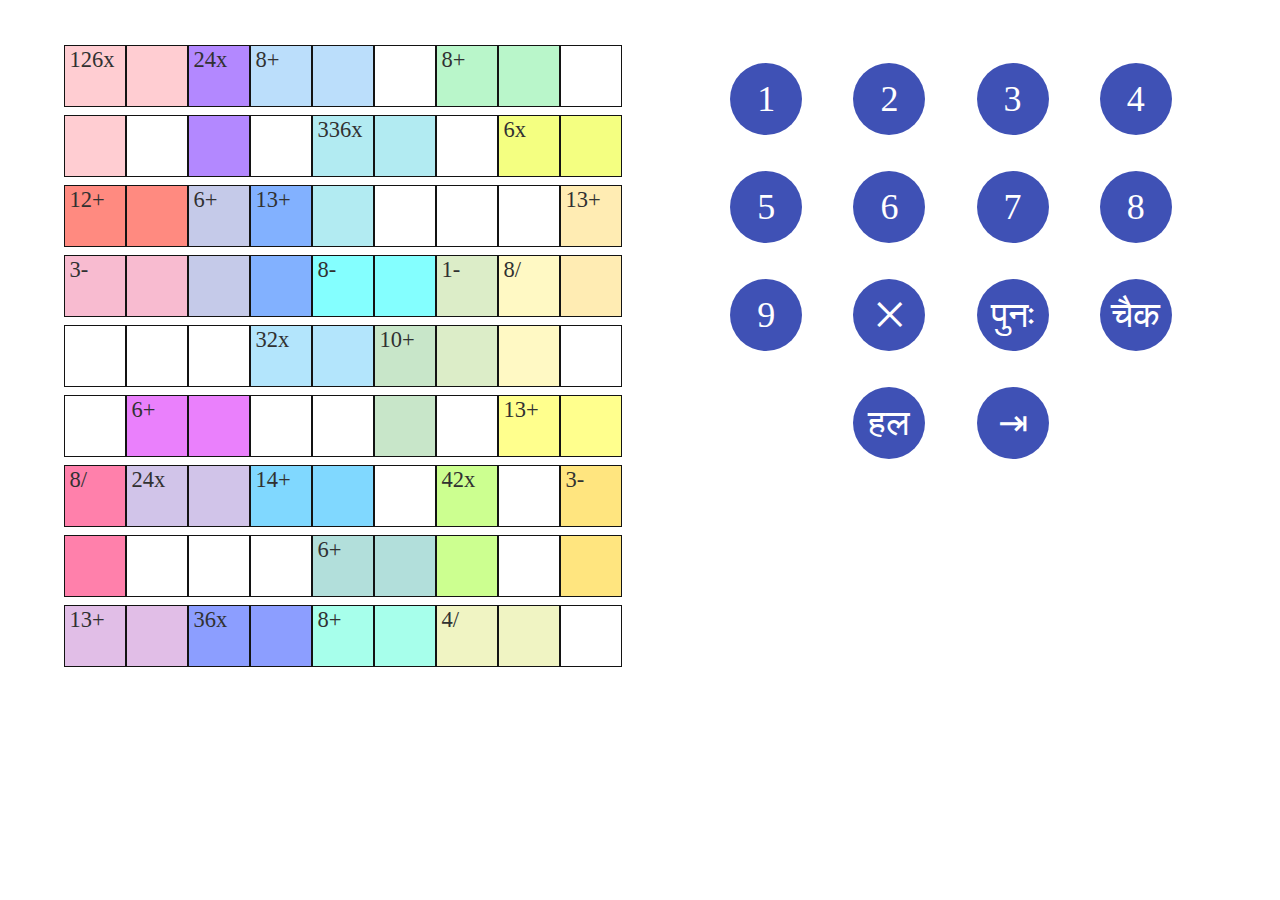
==== kenken/index.html @ 7d5162a0 "v1" ====
<html>
	<head>
		<title>केन्-केन्</title>
		<meta http-equiv="Content-Language" content="hi">
		<meta http-equiv="Content-Type" content="text/html; charset=UTF-8">
		<link rel="manifest" href="manifest.json">
		<meta name="viewport" content="width=device-width">
		<meta name="mobile-web-app-capable" content="yes">
		<link rel="icon" sizes="192x192" href="assets/srivatsa.png">
		<link href="https://fonts.googleapis.com/css?family=Rajdhani|Khand|Mukta" rel="stylesheet">
		<link href ="css/style.css" rel="stylesheet">
	</head>
	<body>
	</body>
	<script src="js/data.js"></script>
	<script src="js/common.js"></script>
	<script src="js/kenken.js"></script>
	<script src="js/main.js"></script>
		<script>
  	if ('serviceWorker' in navigator) {
    	console.log("Will the service worker register?");
    	navigator.serviceWorker.register('serviceWorker.js')
      .	then(function(reg){
			console.log("Yes, it did.");
      	}).catch(function(err) {
        	console.log("No it didn't. This happened: ", err)
      	});
  	}
	</script>
</html>
---- kenken/css/style.css ----
html,body{
    margin :0;
    width : 100%;
    height : 100%;
    overflow : hidden;
}

.container{
    height: 100%;
    width: 100%;
    display : flex;
    flex-direction : column;
}

.game{
    display : grid;
    width : 80vmin;
    height: 80vmin;
}

.cell{
    border : 0.1px solid #131313;
    text-align : center;
    color : #313131;
    font-size : 4vmin;
    user-select: none;
}

.cell>span{
    font-size : 4vmin;
    line-height : inherit;
}

.clicked{
    opacity : 0.7;
    border-style: dashed;
}

.pad{
    --size : 10vmin;
    width : 90vw;
    height : 20vmin;
    display : flex;
    flex-direction : row;
    flex-wrap : wrap;
    margin: 5vh 5vw;
    justify-content: center;
}

.buttons{
    color: white;
    font-size: 4vmin;
    width: var(--size);
    height: var(--size);
    border-radius: 50%;
    background: #3F51B5;
    text-align: center;
    line-height: var(--size);
    margin: 2vmin 2vw;
    transition : 100ms;
    cursor : pointer;
    user-select : none;
}

.buttons:hover{
    opacity: 0.8;
}

.buttons:active{
    transform : scale(1.1);
}

.celltop{
    height: 50%;
    font-size: 2.5vmin;
    text-align: left;
    padding-left: 0.5vmin;
    line-height: 3vmin;
}

.cellette{
   width : 100%;
   height : 100%;
}
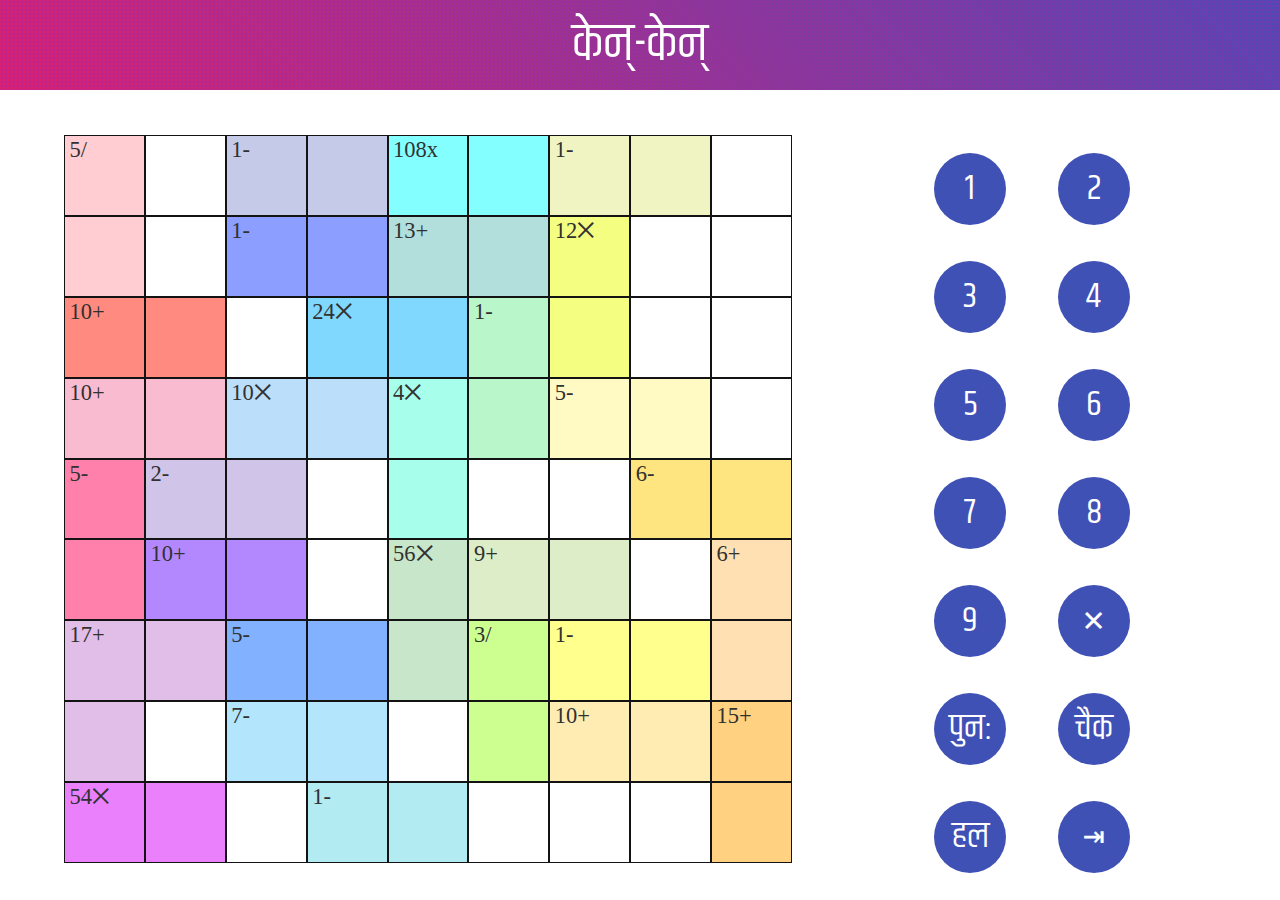
==== commit 7c7a3b6e: "v1.1" ====
--- a/kenken/index.html
+++ b/kenken/index.html
@@ -7,8 +7,9 @@
 		<link rel="manifest" href="manifest.json">
 		<meta name="viewport" content="width=device-width">
 		<meta name="mobile-web-app-capable" content="yes">
-		<link rel="icon" sizes="192x192" href="assets/srivatsa.png">
+		<link rel="icon" sizes="192x192" href="assets/icon.png">
 		<link href="https://fonts.googleapis.com/css?family=Rajdhani|Khand|Mukta" rel="stylesheet">
+		<script src="js/sweetAlert.min.js"></script>
 		<link href ="css/style.css" rel="stylesheet">
 	</head>
 	<body>
--- a/kenken/css/style.css
+++ b/kenken/css/style.css
@@ -11,7 +11,17 @@
     display : flex;
     flex-direction : column;
 }
-
+.header{
+    height: 8vh;
+    font-size: 6vmin;
+    line-height: 8vh;
+    text-align: center;
+    font-family: 'Khand',monospace;
+    background-color: #3F51B5;
+    background-image: radial-gradient(circle,#9c27b069 2px,transparent 2px),linear-gradient(45deg,#E91E63, #3F51B5);
+    background-size: 4px 4px,100%;
+    color: white;
+}
 .game{
     display : grid;
     width : 80vmin;
@@ -24,6 +34,8 @@
     color : #313131;
     font-size : 4vmin;
     user-select: none;
+    transition : 100ms;
+    background : white;
 }
 
 .cell>span{
@@ -32,8 +44,9 @@
 }
 
 .clicked{
-    opacity : 0.7;
-    border-style: dashed;
+    transform : scale(1.08);
+    border : none;
+    box-shadow : 0 0 10px grey;
 }
 
 .pad{
@@ -60,6 +73,7 @@
     transition : 100ms;
     cursor : pointer;
     user-select : none;
+    font-family: 'Khand',monospace;
 }
 
 .buttons:hover{
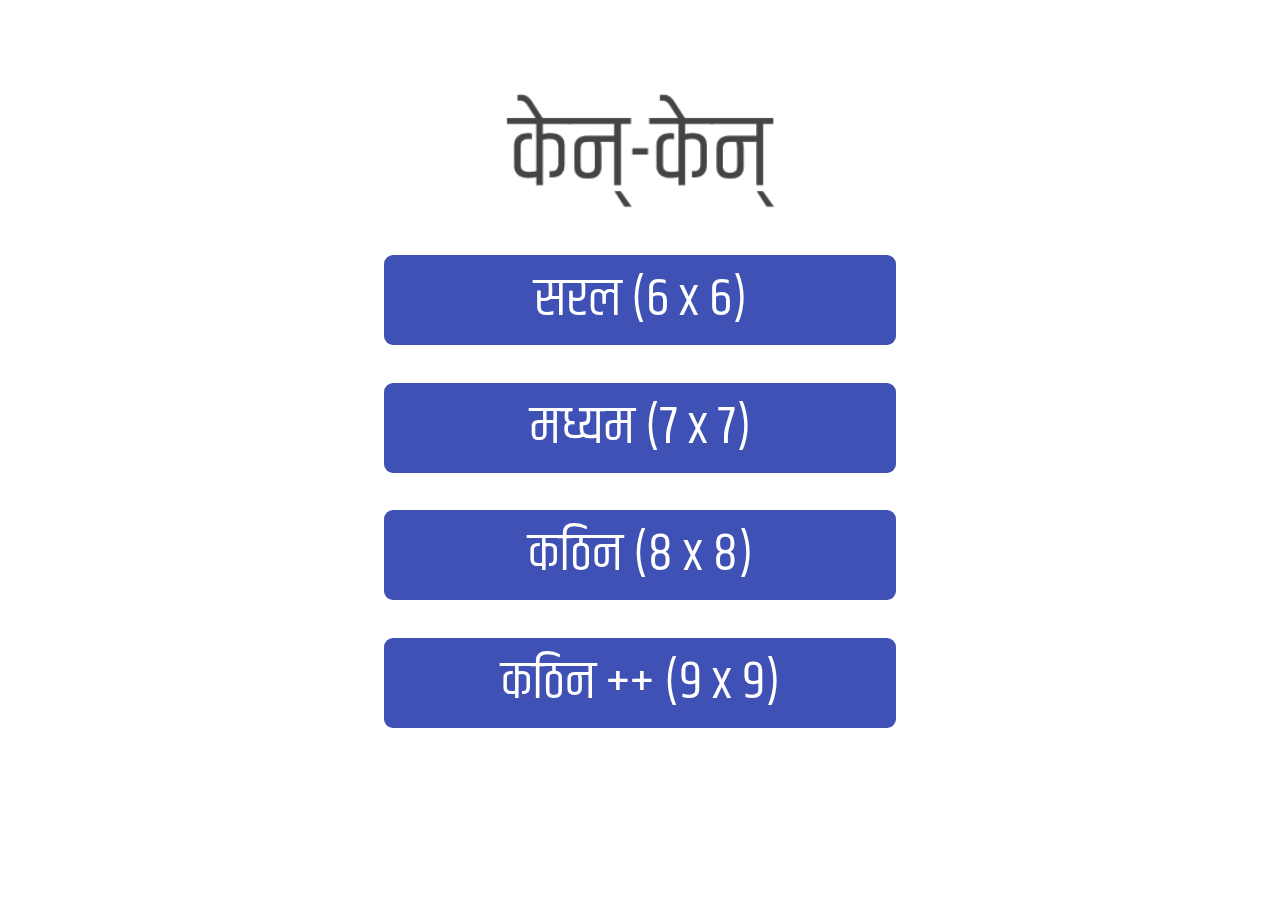
==== commit 5e4bd776: "v1.2" ====
--- a/kenken/index.html
+++ b/kenken/index.html
@@ -14,7 +14,6 @@
 	</head>
 	<body>
 	</body>
-	<script src="js/data.js"></script>
 	<script src="js/common.js"></script>
 	<script src="js/kenken.js"></script>
 	<script src="js/main.js"></script>
--- a/kenken/css/style.css
+++ b/kenken/css/style.css
@@ -3,6 +3,42 @@
     width : 100%;
     height : 100%;
     overflow : hidden;
+}
+
+.gameLogo{
+    background: url('../assets/iconMain.png') center no-repeat;
+    height: 15vh;
+    background-size: 40vh;
+    width: 40vw;
+}
+.gameSelect{
+    position : absolute;
+    width : 40vw;
+    height : 80vh;
+    top : 5vh;
+    left : 30vw;
+    display : flex;
+    flex-direction : column;
+    justify-content: space-evenly;
+    cursor : pointer;
+}
+
+.levels{
+    background : #3F51B5;
+    text-align: center;
+    width : 40vw;
+    height : 10vh;
+    color : white;
+    font-family: 'Khand',monospace;
+    font-size : 6vmin;
+    line-height : 10vh;
+    transition : 100ms;
+    border-radius : 1vh;
+}
+
+.levels:hover,.levels:active{
+    transform : scale(1.1);
+    opacity : 0.8;
 }
 
 .container{
